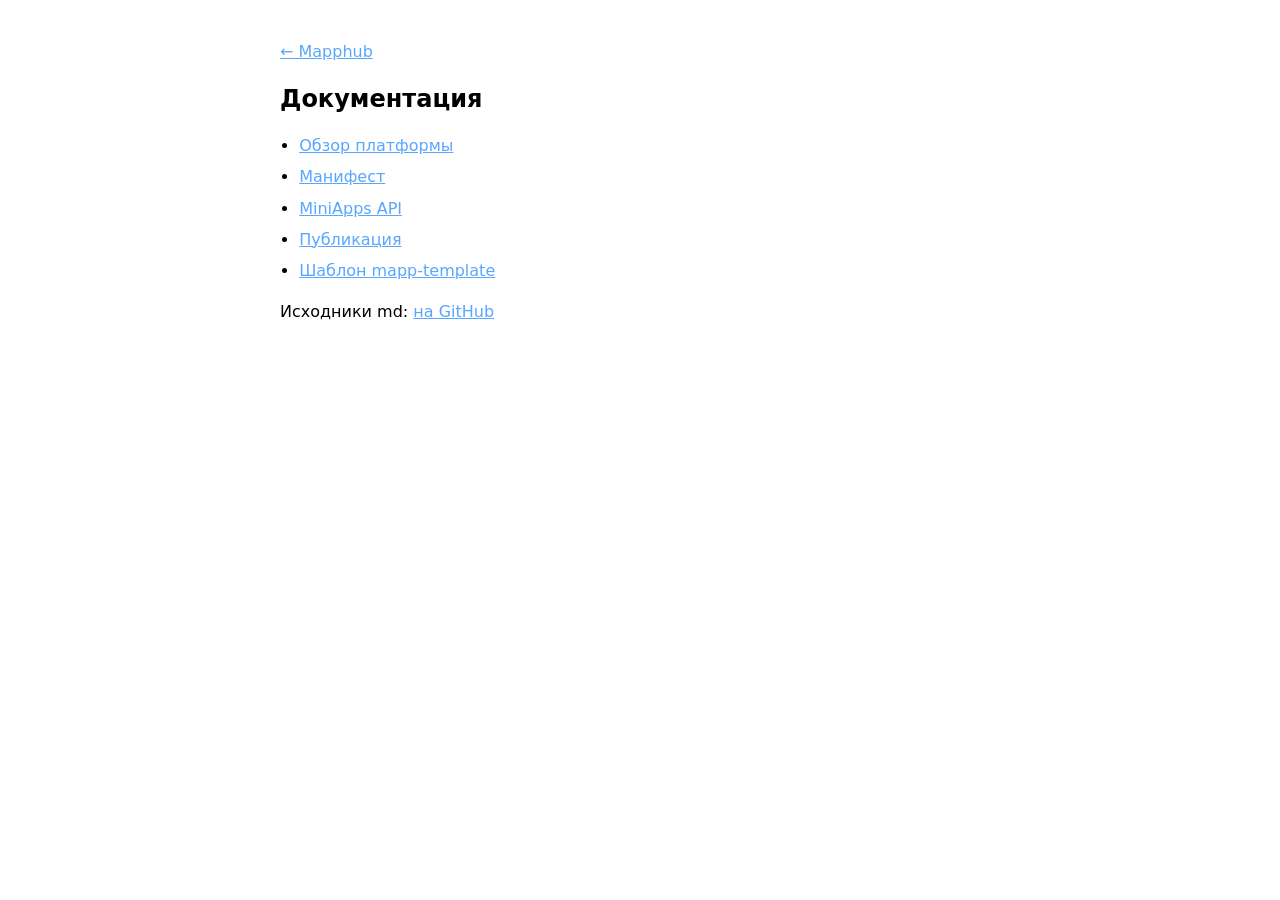
==== docs/index.html @ 48f23585 "fix(docs): add docs/index.html so /docs/ works on Pages" ====
<!DOCTYPE html>
<html lang="ru">
<head>
  <meta charset="utf-8"/>
  <meta name="viewport" content="width=device-width,initial-scale=1"/>
  <title>Документация — Mapphub</title>
  <style>
    :root { color-scheme: dark light; font-family: system-ui, sans-serif; }
    body { max-width: 720px; margin: 40px auto; padding: 0 16px; line-height: 1.55; }
    a { color: #58a6ff; }
    h1 { font-size: 1.5rem; }
    ul { padding-left: 1.2rem; }
    li { margin: 0.4rem 0; }
  </style>
</head>
<body>
  <p><a href="/">← Mapphub</a></p>
  <h1>Документация</h1>
  <ul>
    <li><a href="./guide/overview.md">Обзор платформы</a></li>
    <li><a href="./guide/manifest.md">Манифест</a></li>
    <li><a href="./api/miniapps.md">MiniApps API</a></li>
    <li><a href="./guide/publish.md">Публикация</a></li>
    <li><a href="./guide/gateway.md">Шаблон mapp-template</a></li>
  </ul>
  <p>Исходники md: <a href="https://github.com/mapphub/mapphub.github.io/tree/main/docs">на GitHub</a></p>
</body>
</html>
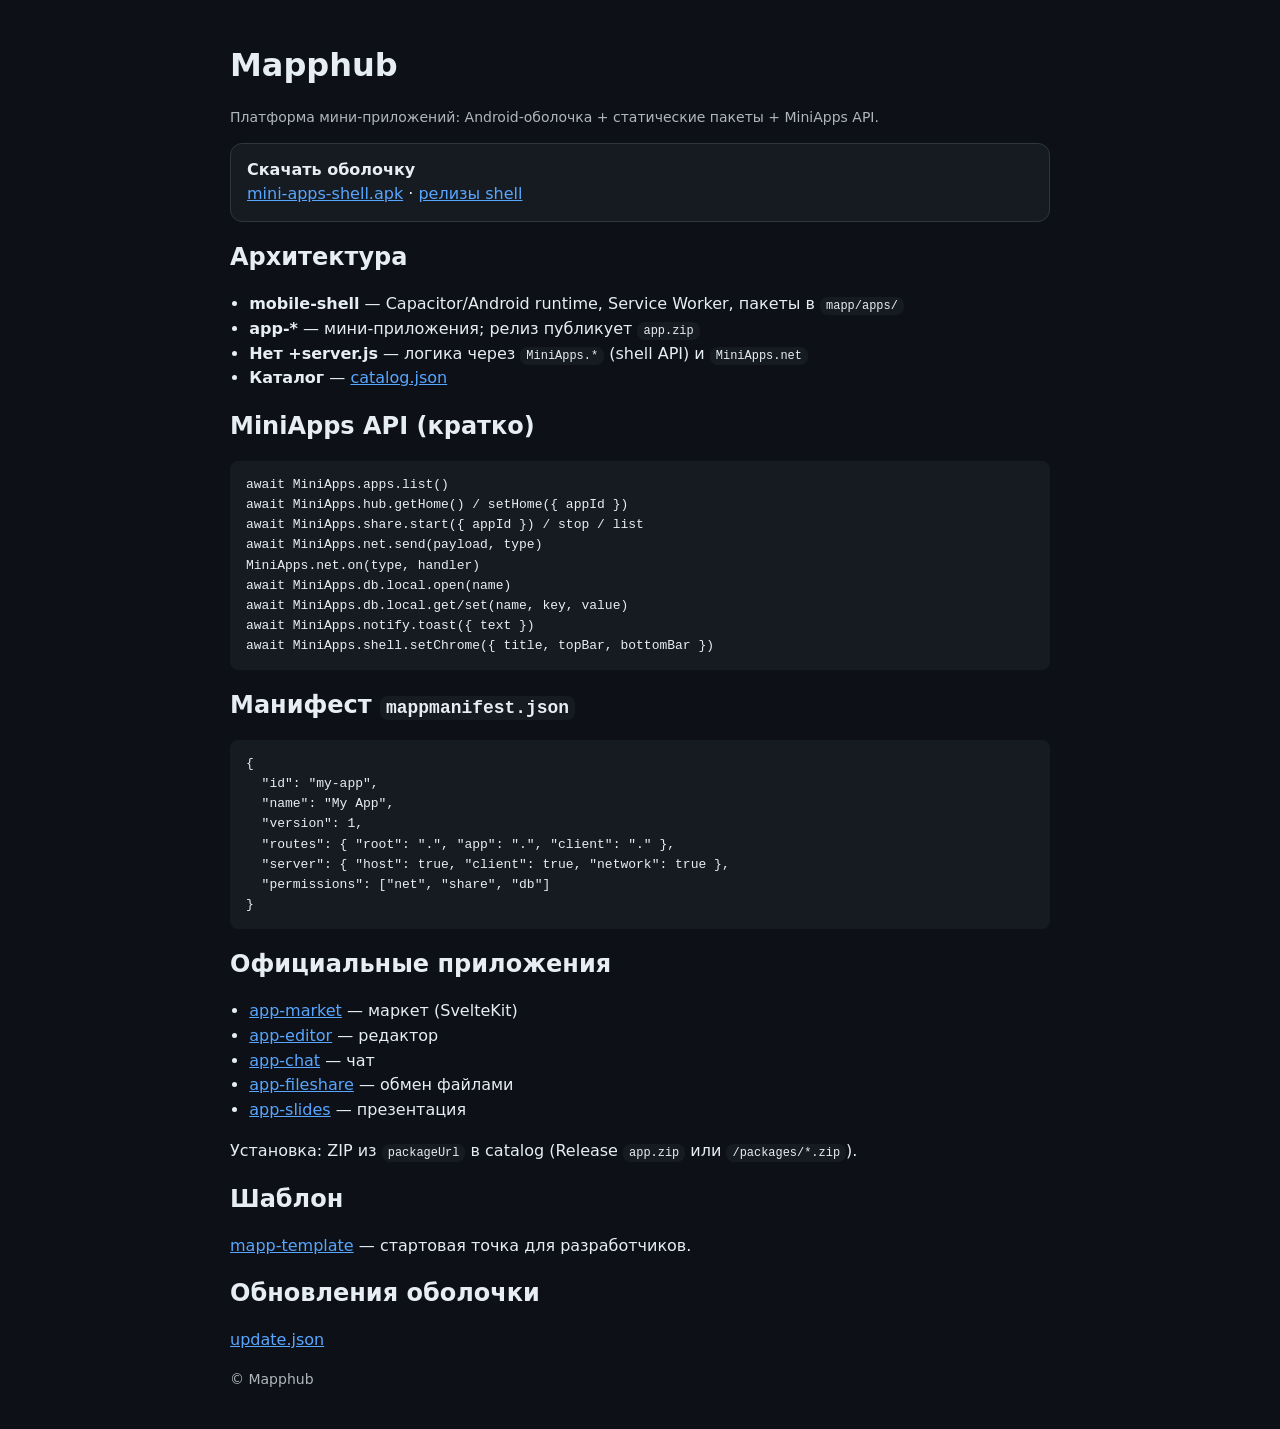
==== commit 6b3043ce: "feat: docs + package catalog + decode workflow" ====
--- a/docs/index.html
+++ b/docs/index.html
@@ -3,26 +3,76 @@
 <head>
   <meta charset="utf-8"/>
   <meta name="viewport" content="width=device-width,initial-scale=1"/>
-  <title>Документация — Mapphub</title>
+  <title>Mapphub — документация</title>
   <style>
-    :root { color-scheme: dark light; font-family: system-ui, sans-serif; }
-    body { max-width: 720px; margin: 40px auto; padding: 0 16px; line-height: 1.55; }
+    :root { color-scheme: dark light; }
+    body { font-family: system-ui, sans-serif; max-width: 820px; margin: 0 auto; padding: 24px; line-height: 1.55;
+      background: #0d1117; color: #e6edf3; }
     a { color: #58a6ff; }
-    h1 { font-size: 1.5rem; }
+    code, pre { background: #161b22; border-radius: 8px; }
+    code { padding: 2px 6px; font-size: 0.92em; }
+    pre { padding: 14px 16px; overflow: auto; }
+    h1,h2,h3 { line-height: 1.25; }
+    .muted { opacity: .75; font-size: 14px; }
+    .card { border: 1px solid #30363d; border-radius: 12px; padding: 14px 16px; margin: 12px 0; background: #161b22; }
     ul { padding-left: 1.2rem; }
-    li { margin: 0.4rem 0; }
   </style>
 </head>
 <body>
-  <p><a href="/">← Mapphub</a></p>
-  <h1>Документация</h1>
+  <h1>Mapphub</h1>
+  <p class="muted">Платформа мини-приложений: Android-оболочка + статические пакеты + MiniApps API.</p>
+
+  <div class="card">
+    <strong>Скачать оболочку</strong><br/>
+    <a href="https://mapphub.github.io/downloads/mini-apps-shell.apk">mini-apps-shell.apk</a>
+    · <a href="https://github.com/mapphub/mobile-shell/releases">релизы shell</a>
+  </div>
+
+  <h2>Архитектура</h2>
   <ul>
-    <li><a href="./guide/overview.md">Обзор платформы</a></li>
-    <li><a href="./guide/manifest.md">Манифест</a></li>
-    <li><a href="./api/miniapps.md">MiniApps API</a></li>
-    <li><a href="./guide/publish.md">Публикация</a></li>
-    <li><a href="./guide/gateway.md">Шаблон mapp-template</a></li>
+    <li><b>mobile-shell</b> — Capacitor/Android runtime, Service Worker, пакеты в <code>mapp/apps/</code></li>
+    <li><b>app-*</b> — мини-приложения; релиз публикует <code>app.zip</code></li>
+    <li><b>Нет +server.js</b> — логика через <code>MiniApps.*</code> (shell API) и <code>MiniApps.net</code></li>
+    <li><b>Каталог</b> — <a href="https://mapphub.github.io/catalog.json">catalog.json</a></li>
   </ul>
-  <p>Исходники md: <a href="https://github.com/mapphub/mapphub.github.io/tree/main/docs">на GitHub</a></p>
+
+  <h2>MiniApps API (кратко)</h2>
+  <pre>await MiniApps.apps.list()
+await MiniApps.hub.getHome() / setHome({ appId })
+await MiniApps.share.start({ appId }) / stop / list
+await MiniApps.net.send(payload, type)
+MiniApps.net.on(type, handler)
+await MiniApps.db.local.open(name)
+await MiniApps.db.local.get/set(name, key, value)
+await MiniApps.notify.toast({ text })
+await MiniApps.shell.setChrome({ title, topBar, bottomBar })</pre>
+
+  <h2>Манифест <code>mappmanifest.json</code></h2>
+  <pre>{
+  "id": "my-app",
+  "name": "My App",
+  "version": 1,
+  "routes": { "root": ".", "app": ".", "client": "." },
+  "server": { "host": true, "client": true, "network": true },
+  "permissions": ["net", "share", "db"]
+}</pre>
+
+  <h2>Официальные приложения</h2>
+  <ul>
+    <li><a href="https://github.com/mapphub/app-market">app-market</a> — маркет (SvelteKit)</li>
+    <li><a href="https://github.com/mapphub/app-editor">app-editor</a> — редактор</li>
+    <li><a href="https://github.com/mapphub/app-chat">app-chat</a> — чат</li>
+    <li><a href="https://github.com/mapphub/app-fileshare">app-fileshare</a> — обмен файлами</li>
+    <li><a href="https://github.com/mapphub/app-slides">app-slides</a> — презентация</li>
+  </ul>
+  <p>Установка: ZIP из <code>packageUrl</code> в catalog (Release <code>app.zip</code> или <code>/packages/*.zip</code>).</p>
+
+  <h2>Шаблон</h2>
+  <p><a href="https://github.com/mapphub/mapp-template">mapp-template</a> — стартовая точка для разработчиков.</p>
+
+  <h2>Обновления оболочки</h2>
+  <p><a href="https://mapphub.github.io/update.json">update.json</a></p>
+
+  <p class="muted">© Mapphub</p>
 </body>
 </html>
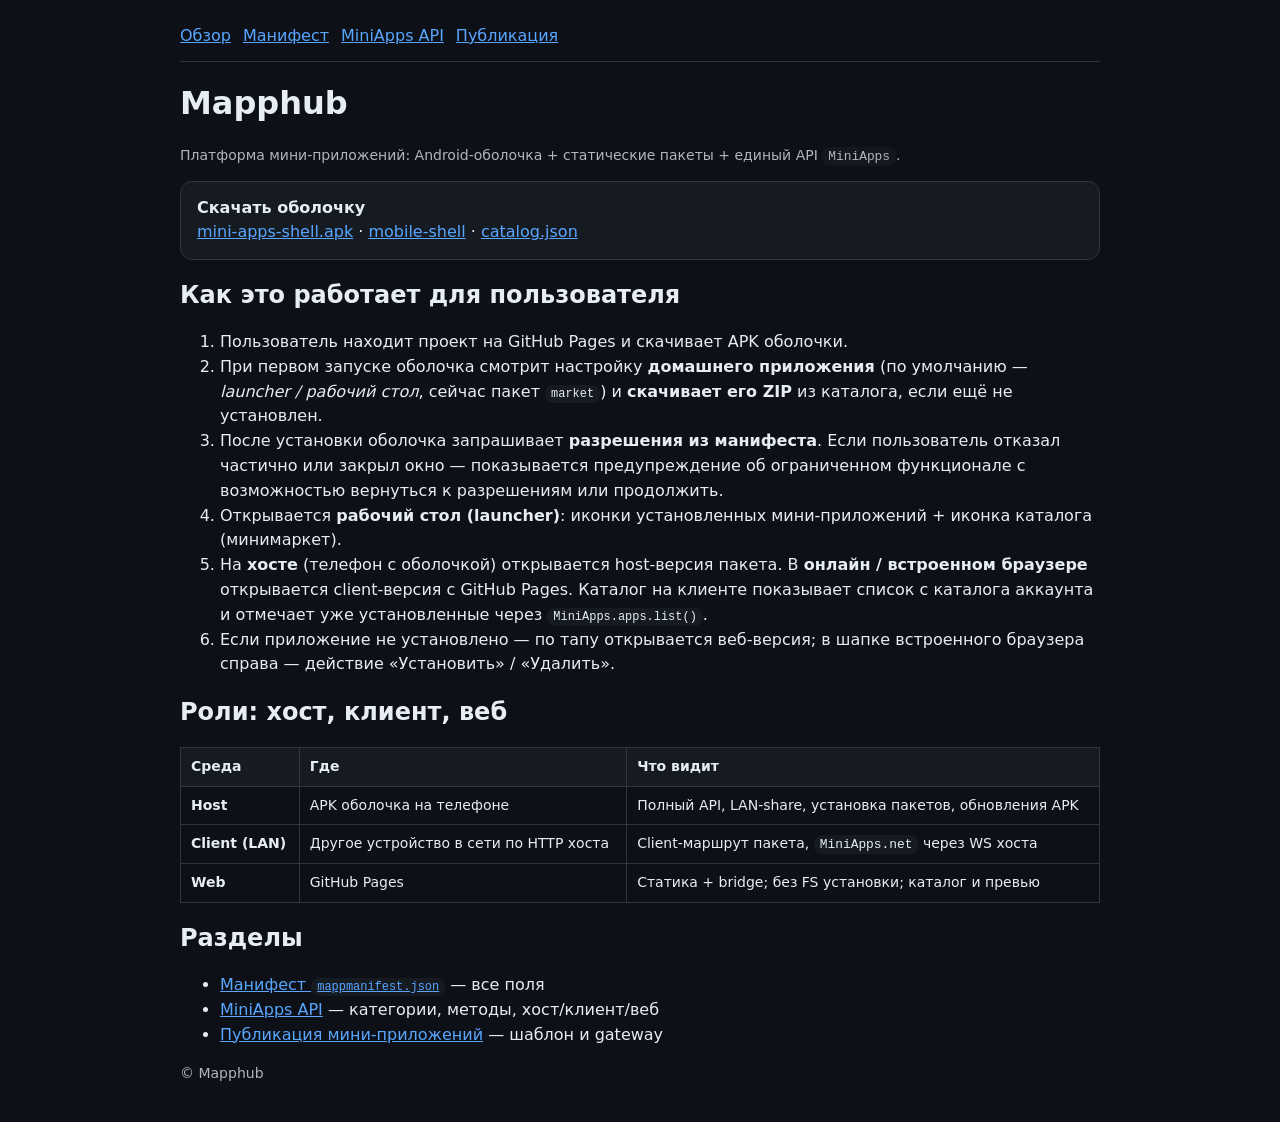
==== commit e7ff8bd9: "docs: detailed manifest + MiniApps API + product flow + publisher guide" ====
--- a/docs/index.html
+++ b/docs/index.html
@@ -4,74 +4,52 @@
   <meta charset="utf-8"/>
   <meta name="viewport" content="width=device-width,initial-scale=1"/>
   <title>Mapphub — документация</title>
-  <style>
-    :root { color-scheme: dark light; }
-    body { font-family: system-ui, sans-serif; max-width: 820px; margin: 0 auto; padding: 24px; line-height: 1.55;
-      background: #0d1117; color: #e6edf3; }
-    a { color: #58a6ff; }
-    code, pre { background: #161b22; border-radius: 8px; }
-    code { padding: 2px 6px; font-size: 0.92em; }
-    pre { padding: 14px 16px; overflow: auto; }
-    h1,h2,h3 { line-height: 1.25; }
-    .muted { opacity: .75; font-size: 14px; }
-    .card { border: 1px solid #30363d; border-radius: 12px; padding: 14px 16px; margin: 12px 0; background: #161b22; }
-    ul { padding-left: 1.2rem; }
-  </style>
+  <link rel="stylesheet" href="./docs.css"/>
 </head>
 <body>
+  <nav class="nav">
+    <a href="./">Обзор</a>
+    <a href="./manifest.html">Манифест</a>
+    <a href="./api.html">MiniApps API</a>
+    <a href="./publish.html">Публикация</a>
+  </nav>
+
   <h1>Mapphub</h1>
-  <p class="muted">Платформа мини-приложений: Android-оболочка + статические пакеты + MiniApps API.</p>
+  <p class="muted">Платформа мини-приложений: Android-оболочка + статические пакеты + единый API <code>MiniApps</code>.</p>
 
   <div class="card">
     <strong>Скачать оболочку</strong><br/>
     <a href="https://mapphub.github.io/downloads/mini-apps-shell.apk">mini-apps-shell.apk</a>
-    · <a href="https://github.com/mapphub/mobile-shell/releases">релизы shell</a>
+    · <a href="https://github.com/mapphub/mobile-shell">mobile-shell</a>
+    · <a href="https://mapphub.github.io/catalog.json">catalog.json</a>
   </div>
 
-  <h2>Архитектура</h2>
+  <h2>Как это работает для пользователя</h2>
+  <ol>
+    <li>Пользователь находит проект на GitHub Pages и скачивает APK оболочки.</li>
+    <li>При первом запуске оболочка смотрит настройку <strong>домашнего приложения</strong> (по умолчанию — <em>launcher / рабочий стол</em>, сейчас пакет <code>market</code>) и <strong>скачивает его ZIP</strong> из каталога, если ещё не установлен.</li>
+    <li>После установки оболочка запрашивает <strong>разрешения из манифеста</strong>. Если пользователь отказал частично или закрыл окно — показывается предупреждение об ограниченном функционале с возможностью вернуться к разрешениям или продолжить.</li>
+    <li>Открывается <strong>рабочий стол (launcher)</strong>: иконки установленных мини-приложений + иконка каталога (минимаркет).</li>
+    <li>На <strong>хосте</strong> (телефон с оболочкой) открывается host-версия пакета. В <strong>онлайн / встроенном браузере</strong> открывается client-версия с GitHub Pages. Каталог на клиенте показывает список с каталога аккаунта и отмечает уже установленные через <code>MiniApps.apps.list()</code>.</li>
+    <li>Если приложение не установлено — по тапу открывается веб-версия; в шапке встроенного браузера справа — действие «Установить» / «Удалить».</li>
+  </ol>
+
+  <h2>Роли: хост, клиент, веб</h2>
+  <table>
+    <thead><tr><th>Среда</th><th>Где</th><th>Что видит</th></tr></thead>
+    <tbody>
+      <tr><td><b>Host</b></td><td>APK оболочка на телефоне</td><td>Полный API, LAN-share, установка пакетов, обновления APK</td></tr>
+      <tr><td><b>Client (LAN)</b></td><td>Другое устройство в сети по HTTP хоста</td><td>Client-маршрут пакета, <code>MiniApps.net</code> через WS хоста</td></tr>
+      <tr><td><b>Web</b></td><td>GitHub Pages</td><td>Статика + bridge; без FS установки; каталог и превью</td></tr>
+    </tbody>
+  </table>
+
+  <h2>Разделы</h2>
   <ul>
-    <li><b>mobile-shell</b> — Capacitor/Android runtime, Service Worker, пакеты в <code>mapp/apps/</code></li>
-    <li><b>app-*</b> — мини-приложения; релиз публикует <code>app.zip</code></li>
-    <li><b>Нет +server.js</b> — логика через <code>MiniApps.*</code> (shell API) и <code>MiniApps.net</code></li>
-    <li><b>Каталог</b> — <a href="https://mapphub.github.io/catalog.json">catalog.json</a></li>
+    <li><a href="./manifest.html">Манифест <code>mappmanifest.json</code></a> — все поля</li>
+    <li><a href="./api.html">MiniApps API</a> — категории, методы, хост/клиент/веб</li>
+    <li><a href="./publish.html">Публикация мини-приложений</a> — шаблон и gateway</li>
   </ul>
-
-  <h2>MiniApps API (кратко)</h2>
-  <pre>await MiniApps.apps.list()
-await MiniApps.hub.getHome() / setHome({ appId })
-await MiniApps.share.start({ appId }) / stop / list
-await MiniApps.net.send(payload, type)
-MiniApps.net.on(type, handler)
-await MiniApps.db.local.open(name)
-await MiniApps.db.local.get/set(name, key, value)
-await MiniApps.notify.toast({ text })
-await MiniApps.shell.setChrome({ title, topBar, bottomBar })</pre>
-
-  <h2>Манифест <code>mappmanifest.json</code></h2>
-  <pre>{
-  "id": "my-app",
-  "name": "My App",
-  "version": 1,
-  "routes": { "root": ".", "app": ".", "client": "." },
-  "server": { "host": true, "client": true, "network": true },
-  "permissions": ["net", "share", "db"]
-}</pre>
-
-  <h2>Официальные приложения</h2>
-  <ul>
-    <li><a href="https://github.com/mapphub/app-market">app-market</a> — маркет (SvelteKit)</li>
-    <li><a href="https://github.com/mapphub/app-editor">app-editor</a> — редактор</li>
-    <li><a href="https://github.com/mapphub/app-chat">app-chat</a> — чат</li>
-    <li><a href="https://github.com/mapphub/app-fileshare">app-fileshare</a> — обмен файлами</li>
-    <li><a href="https://github.com/mapphub/app-slides">app-slides</a> — презентация</li>
-  </ul>
-  <p>Установка: ZIP из <code>packageUrl</code> в catalog (Release <code>app.zip</code> или <code>/packages/*.zip</code>).</p>
-
-  <h2>Шаблон</h2>
-  <p><a href="https://github.com/mapphub/mapp-template">mapp-template</a> — стартовая точка для разработчиков.</p>
-
-  <h2>Обновления оболочки</h2>
-  <p><a href="https://mapphub.github.io/update.json">update.json</a></p>
 
   <p class="muted">© Mapphub</p>
 </body>
--- a/docs/docs.css
+++ b/docs/docs.css
@@ -0,0 +1,47 @@
+:root { color-scheme: dark light; }
+body {
+  font-family: system-ui, sans-serif;
+  max-width: 920px;
+  margin: 0 auto;
+  padding: 24px;
+  line-height: 1.55;
+  background: #0d1117;
+  color: #e6edf3;
+}
+a { color: #58a6ff; }
+code, pre { background: #161b22; border-radius: 8px; }
+code { padding: 2px 6px; font-size: 0.92em; }
+pre { padding: 14px 16px; overflow: auto; }
+h1, h2, h3 { line-height: 1.25; }
+.muted { opacity: 0.75; font-size: 14px; }
+.card {
+  border: 1px solid #30363d;
+  border-radius: 12px;
+  padding: 14px 16px;
+  margin: 12px 0;
+  background: #161b22;
+}
+table {
+  width: 100%;
+  border-collapse: collapse;
+  font-size: 14px;
+  margin: 12px 0 20px;
+}
+th, td {
+  border: 1px solid #30363d;
+  padding: 8px 10px;
+  text-align: left;
+  vertical-align: top;
+}
+th { background: #161b22; }
+.nav {
+  display: flex;
+  flex-wrap: wrap;
+  gap: 12px;
+  margin-bottom: 20px;
+  padding-bottom: 12px;
+  border-bottom: 1px solid #30363d;
+}
+.ok { color: #3fb950; }
+.lim { color: #d29922; }
+.no { color: #f85149; }
